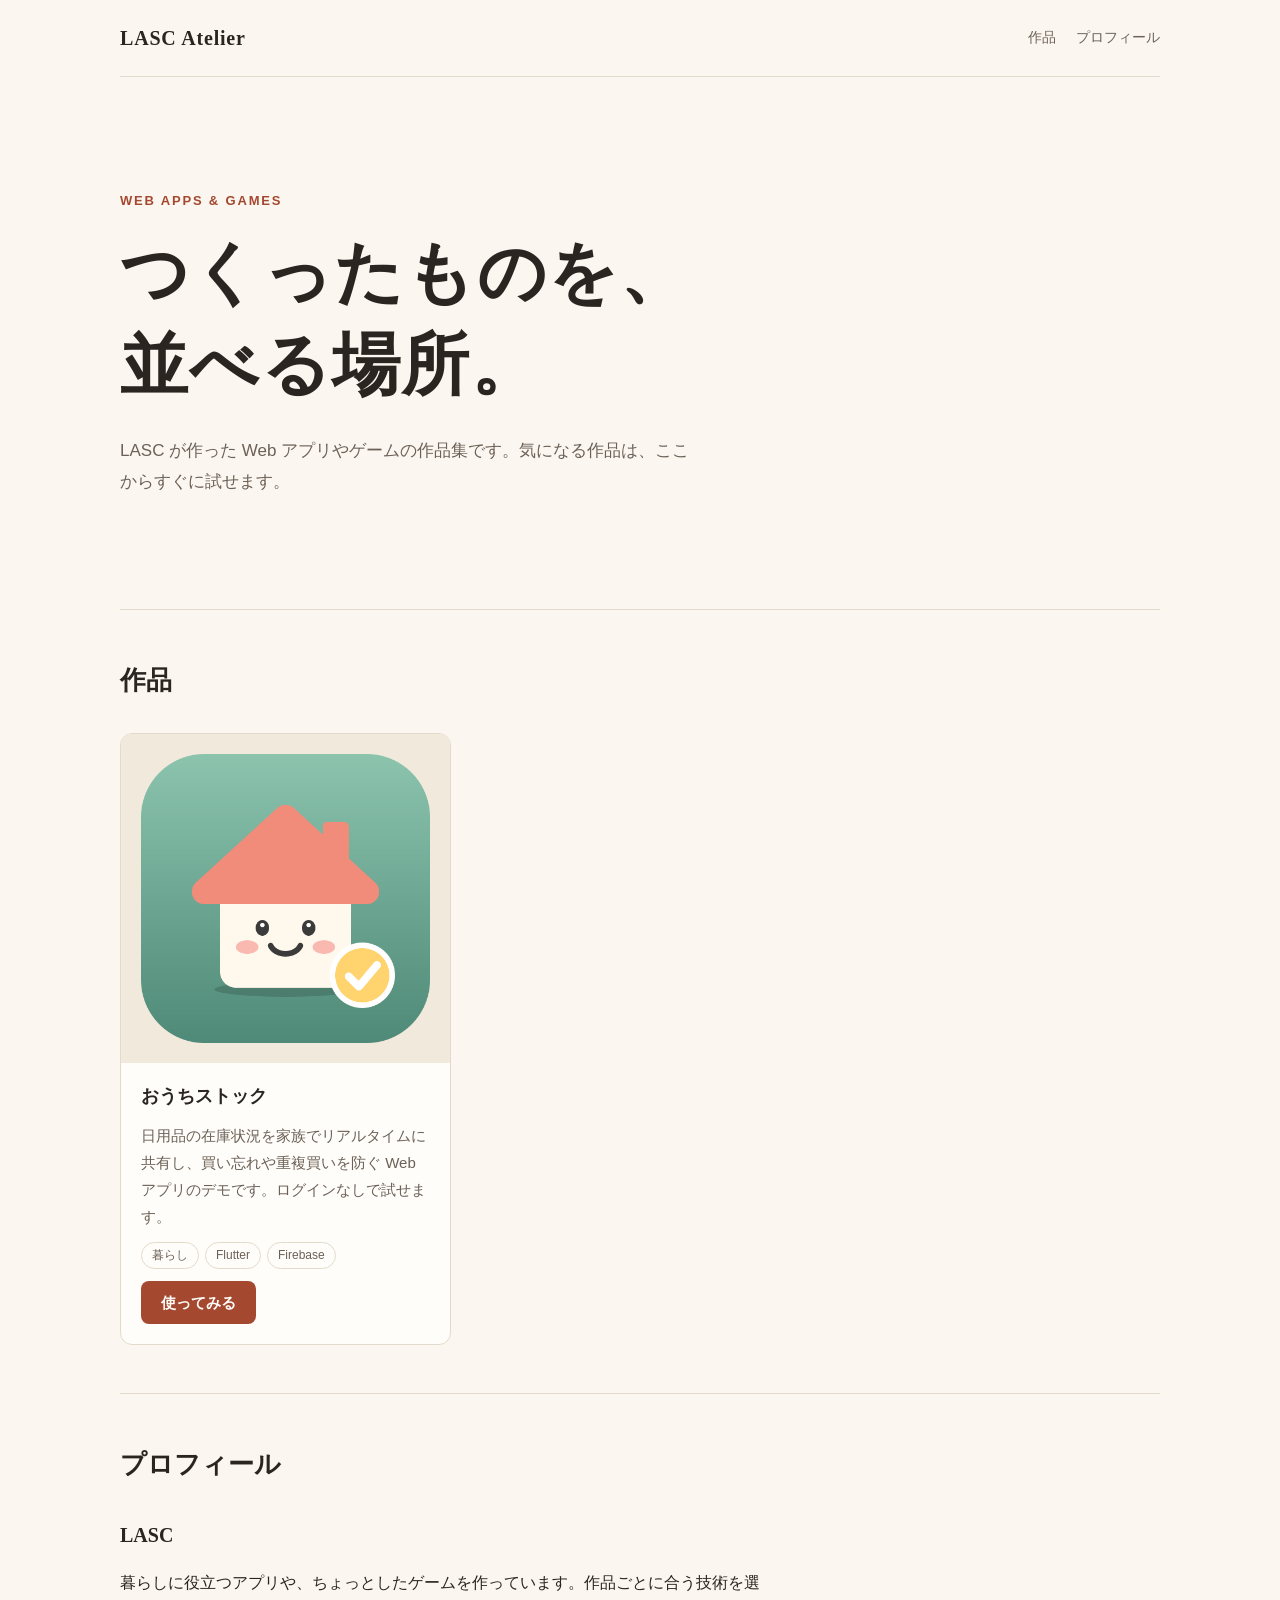
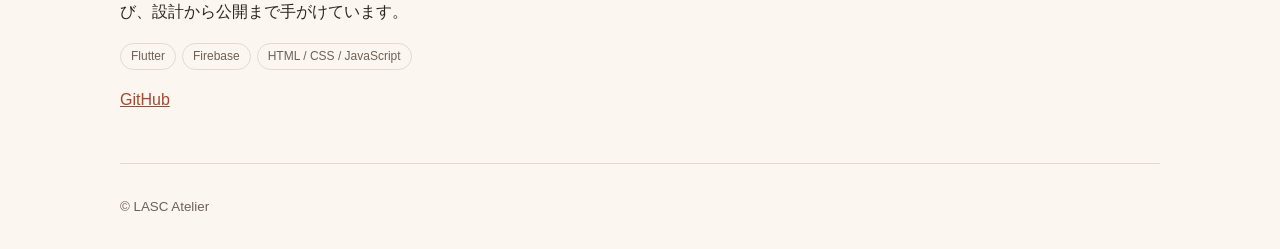
==== site/index.html @ 3b347ee5 "トップページを追加 - プロフィールと作品カードの一覧を表示する - 作品カードは data/works.json から作る - おうちストックのデモを最初の作品として掲載する  Co-Authore" ====
<!doctype html>
<html lang="ja">
<head>
  <meta charset="utf-8">
  <meta name="viewport" content="width=device-width, initial-scale=1">
  <title>LASC Atelier | 自作の Web アプリ・ゲーム</title>
  <meta name="description" content="LASC が作った Web アプリやゲームを紹介する作品集です。気になる作品は、そのまま試せます。">
  <meta property="og:type" content="website">
  <meta property="og:site_name" content="LASC Atelier">
  <meta property="og:title" content="LASC Atelier">
  <meta property="og:description" content="LASC が作った Web アプリやゲームを紹介する作品集です。">
  <meta property="og:url" content="https://lasc-atelier.pages.dev/">
  <link rel="icon" href="assets/images/favicon.svg" type="image/svg+xml">
  <link rel="stylesheet" href="assets/css/style.css">
  <script src="assets/js/main.js" defer></script>
</head>
<body>
  <header class="site-header">
    <a class="wordmark" href="./">LASC Atelier</a>
    <nav aria-label="ページ内">
      <a href="#works">作品</a>
      <a href="#profile">プロフィール</a>
    </nav>
  </header>

  <main>
    <section class="hero">
      <p class="hero-label">Web Apps &amp; Games</p>
      <h1>つくったものを、<br>並べる場所。</h1>
      <p class="hero-lead">LASC が作った Web アプリやゲームの作品集です。気になる作品は、ここからすぐに試せます。</p>
    </section>

    <section class="section" id="works" aria-labelledby="works-heading">
      <h2 id="works-heading">作品</h2>
      <p class="works-status" id="works-status" role="status">読み込んでいます…</p>
      <noscript><p class="works-status">作品の一覧を表示するには JavaScript を有効にしてください。</p></noscript>
      <ul class="works-grid" id="works-grid"></ul>
    </section>

    <section class="section profile" id="profile" aria-labelledby="profile-heading">
      <h2 id="profile-heading">プロフィール</h2>
      <div>
        <p class="profile-name">LASC</p>
        <p>暮らしに役立つアプリや、ちょっとしたゲームを作っています。作品ごとに合う技術を選び、設計から公開まで手がけています。</p>
        <ul class="tag-list" aria-label="使っている技術">
          <li>Flutter</li>
          <li>Firebase</li>
          <li>HTML / CSS / JavaScript</li>
        </ul>
        <p><a class="text-link" href="https://github.com/LASC-SINCE2015" target="_blank" rel="noopener">GitHub</a></p>
      </div>
    </section>
  </main>

  <footer class="site-footer">
    <small>&copy; LASC Atelier</small>
  </footer>
</body>
</html>
---- site/assets/css/style.css ----
:root {
  color-scheme: light dark;
  --color-bg: #fbf7f0;
  --color-surface: #fffdf9;
  --color-text: #2a2521;
  --color-muted: #6c6157;
  --color-line: #e4dacb;
  --color-accent: #a4482f;
  --color-accent-text: #fffdf9;
  --color-thumbnail: #f1e9dc;
  --font-serif: "Hiragino Mincho ProN", "Yu Mincho", YuMincho, "Noto Serif JP", serif;
  --font-sans: "Hiragino Sans", "Yu Gothic UI", "Yu Gothic", "Noto Sans JP", sans-serif;
}

@media (prefers-color-scheme: dark) {
  :root {
    --color-bg: #1e1b18;
    --color-surface: #292521;
    --color-text: #f1eae0;
    --color-muted: #b8ad9f;
    --color-line: #453e36;
    --color-accent: #e09a80;
    --color-accent-text: #2a1a13;
    --color-thumbnail: #35302a;
  }
}

*,
*::before,
*::after {
  box-sizing: border-box;
}

html {
  scroll-behavior: smooth;
}

@media (prefers-reduced-motion: reduce) {
  html {
    scroll-behavior: auto;
  }
}

body {
  margin: 0;
  background: var(--color-bg);
  color: var(--color-text);
  font-family: var(--font-sans);
  line-height: 1.8;
}

a {
  color: inherit;
}

a:focus-visible {
  outline: 2px solid var(--color-accent);
  outline-offset: 3px;
}

h1,
h2,
h3,
p,
ul {
  margin: 0;
}

ul {
  padding: 0;
  list-style: none;
}

.site-header,
main,
.site-footer {
  width: min(100% - 32px, 1040px);
  margin-inline: auto;
}

.site-header {
  display: flex;
  align-items: center;
  justify-content: space-between;
  gap: 16px;
  padding-block: 20px;
  border-bottom: 1px solid var(--color-line);
}

.wordmark {
  font-family: var(--font-serif);
  font-size: 1.25rem;
  font-weight: 600;
  letter-spacing: 0.04em;
  text-decoration: none;
}

.site-header nav {
  display: flex;
  gap: 20px;
  font-size: 0.875rem;
}

.site-header nav a {
  color: var(--color-muted);
  text-decoration: none;
}

.site-header nav a:hover {
  color: var(--color-accent);
}

.hero {
  padding-block: clamp(56px, 11vw, 112px);
}

.hero-label {
  margin-bottom: 16px;
  color: var(--color-accent);
  font-size: 0.8125rem;
  font-weight: 600;
  letter-spacing: 0.14em;
  text-transform: uppercase;
}

.hero h1 {
  font-family: var(--font-serif);
  font-size: clamp(2.25rem, 7vw, 4.25rem);
  font-weight: 600;
  line-height: 1.35;
  letter-spacing: 0.02em;
}

.hero-lead {
  max-width: 34em;
  margin-top: 24px;
  color: var(--color-muted);
  font-size: 1.0625rem;
}

.section {
  padding-block: 48px;
  border-top: 1px solid var(--color-line);
  scroll-margin-top: 16px;
}

.section h2 {
  margin-bottom: 28px;
  font-family: var(--font-serif);
  font-size: 1.625rem;
  font-weight: 600;
}

.works-status {
  color: var(--color-muted);
}

.works-grid {
  display: grid;
  grid-template-columns: repeat(auto-fill, minmax(min(100%, 300px), 1fr));
  gap: 24px;
}

.work-card {
  display: flex;
  flex-direction: column;
  overflow: hidden;
  background: var(--color-surface);
  border: 1px solid var(--color-line);
  border-radius: 12px;
}

.work-thumbnail {
  aspect-ratio: 16 / 9;
  background: var(--color-thumbnail);
}

.work-thumbnail img {
  display: block;
  width: 100%;
  height: 100%;
  padding: 20px;
  object-fit: contain;
}

.work-body {
  display: flex;
  flex: 1;
  flex-direction: column;
  gap: 12px;
  padding: 20px;
}

.work-body h3 {
  font-size: 1.125rem;
  line-height: 1.5;
}

.work-summary {
  color: var(--color-muted);
  font-size: 0.9375rem;
}

.tag-list {
  display: flex;
  flex-wrap: wrap;
  gap: 6px;
}

.tag-list li {
  padding: 2px 10px;
  border: 1px solid var(--color-line);
  border-radius: 999px;
  color: var(--color-muted);
  font-size: 0.75rem;
}

.work-action {
  align-self: flex-start;
  margin-top: auto;
  padding: 8px 20px;
  border-radius: 8px;
  background: var(--color-accent);
  color: var(--color-accent-text);
  font-size: 0.9375rem;
  font-weight: 600;
  text-decoration: none;
  transition: opacity 0.15s;
}

.work-action:hover {
  opacity: 0.85;
}

.profile > div {
  display: grid;
  gap: 16px;
  max-width: 40em;
}

.profile-name {
  font-family: var(--font-serif);
  font-size: 1.25rem;
  font-weight: 600;
}

.text-link {
  color: var(--color-accent);
}

.site-footer {
  padding-block: 28px;
  border-top: 1px solid var(--color-line);
  color: var(--color-muted);
}
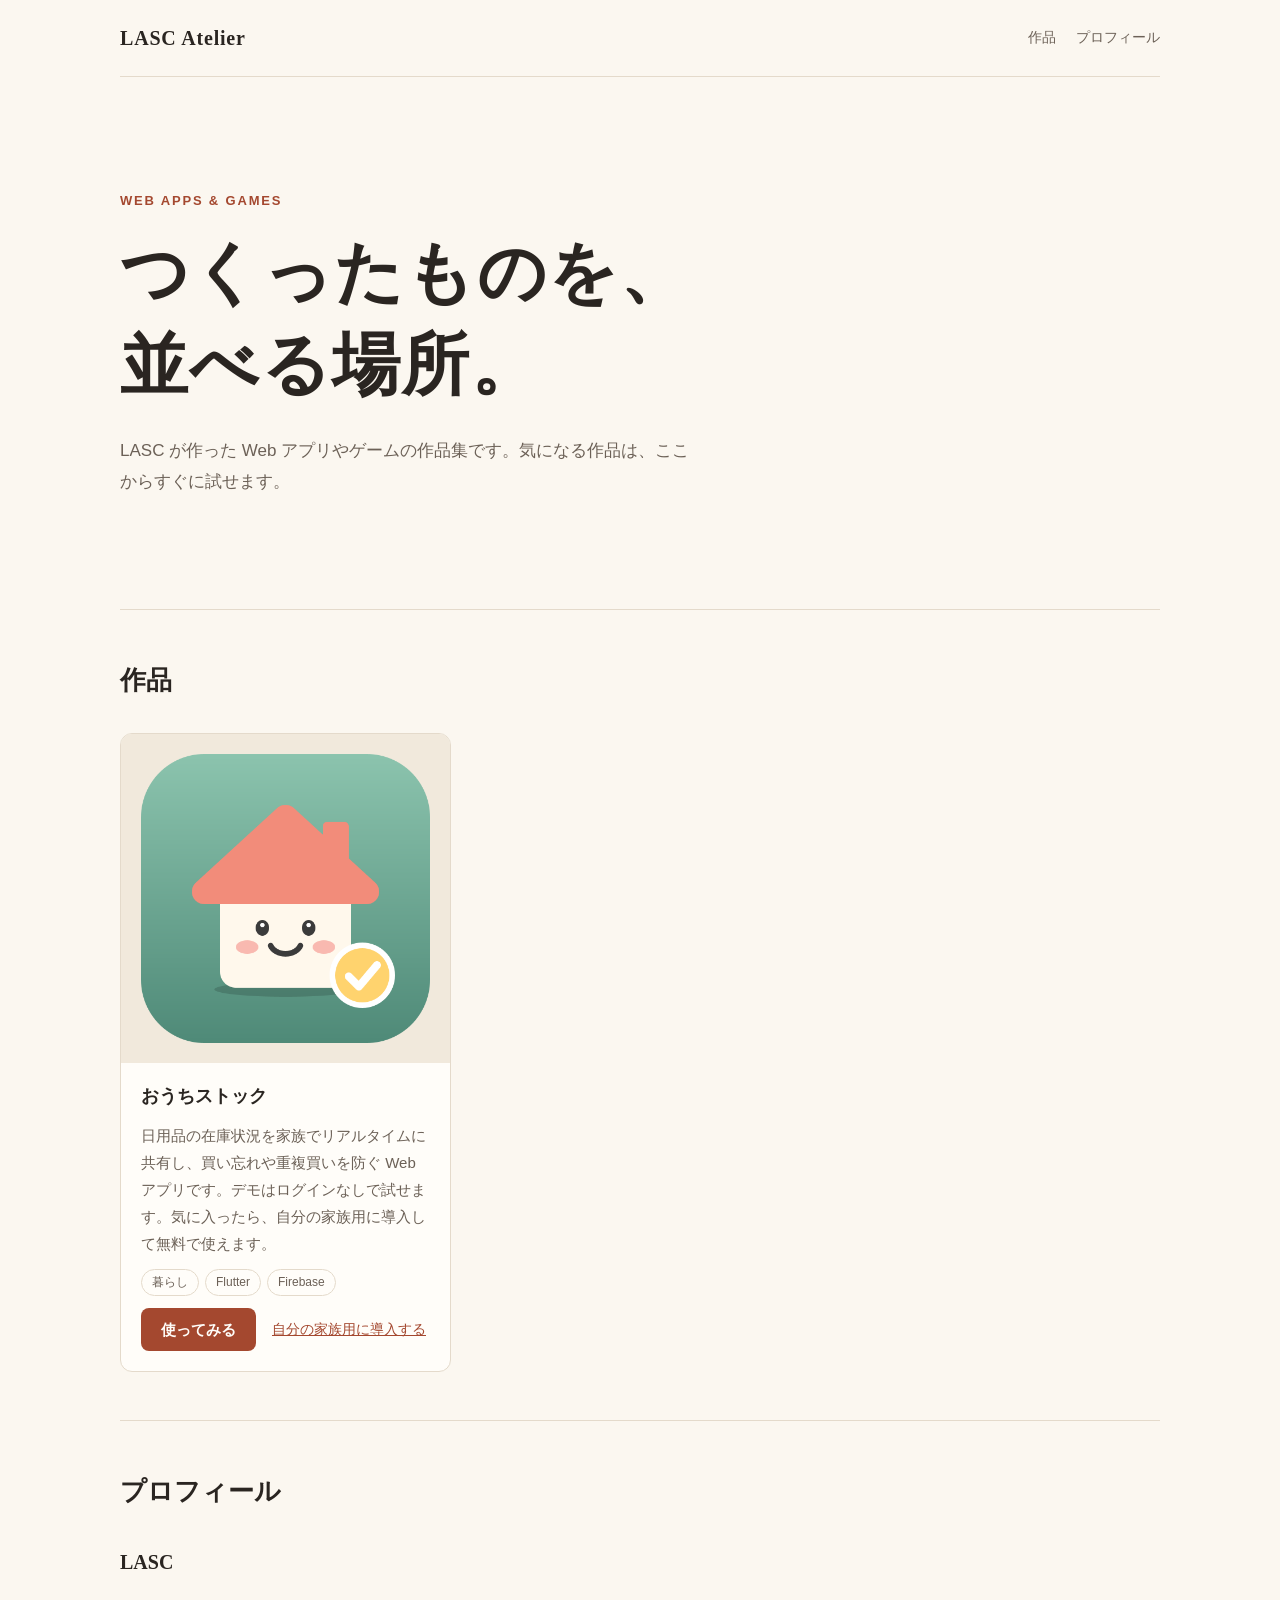
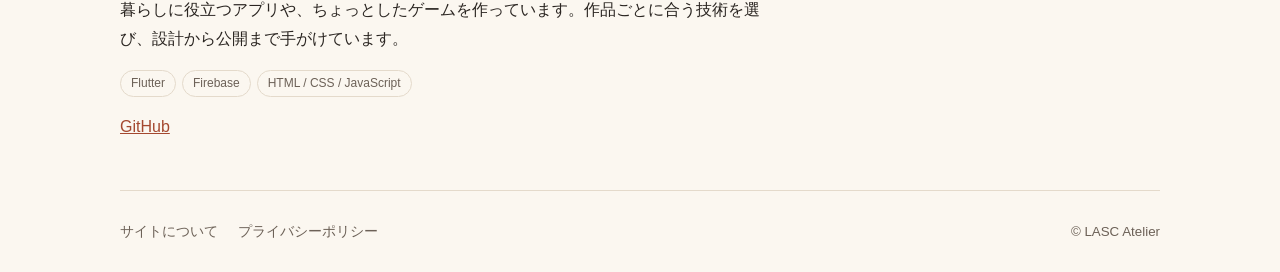
==== commit 2fb6c050: "サイトについて・プライバシーポリシーを追加 - 運営者・広告掲載の表記・免責事項・お問い合わせを about.html にまとめる - 取得する情報・Cookie・広告配信の扱いを privacy.h" ====
--- a/site/index.html
+++ b/site/index.html
@@ -53,6 +53,10 @@
   </main>
 
   <footer class="site-footer">
+    <nav class="footer-nav" aria-label="サイトの情報">
+      <a href="about.html">サイトについて</a>
+      <a href="privacy.html">プライバシーポリシー</a>
+    </nav>
     <small>&copy; LASC Atelier</small>
   </footer>
 </body>
--- a/site/assets/css/style.css
+++ b/site/assets/css/style.css
@@ -215,9 +215,15 @@
   font-size: 0.75rem;
 }
 
+.work-actions {
+  display: flex;
+  flex-wrap: wrap;
+  align-items: center;
+  gap: 8px 16px;
+  margin-top: auto;
+}
+
 .work-action {
-  align-self: flex-start;
-  margin-top: auto;
   padding: 8px 20px;
   border-radius: 8px;
   background: var(--color-accent);
@@ -232,6 +238,11 @@
   opacity: 0.85;
 }
 
+.work-guide {
+  color: var(--color-accent);
+  font-size: 0.875rem;
+}
+
 .profile > div {
   display: grid;
   gap: 16px;
@@ -249,7 +260,87 @@
 }
 
 .site-footer {
+  display: flex;
+  flex-wrap: wrap;
+  align-items: center;
+  justify-content: space-between;
+  gap: 12px 24px;
   padding-block: 28px;
   border-top: 1px solid var(--color-line);
   color: var(--color-muted);
 }
+
+.footer-nav {
+  display: flex;
+  flex-wrap: wrap;
+  gap: 8px 20px;
+  font-size: 0.875rem;
+}
+
+.footer-nav a {
+  text-decoration: none;
+}
+
+.footer-nav a:hover,
+.footer-nav a[aria-current="page"] {
+  color: var(--color-accent);
+}
+
+/* サイトについて・プライバシーポリシーなどの文章のページ */
+.page {
+  max-width: 44em;
+  padding-block: clamp(40px, 8vw, 80px);
+}
+
+.page h1 {
+  margin-bottom: 24px;
+  font-family: var(--font-serif);
+  font-size: clamp(1.875rem, 5vw, 2.5rem);
+  font-weight: 600;
+  line-height: 1.4;
+}
+
+.page section {
+  margin-top: 40px;
+}
+
+.page h2 {
+  margin-bottom: 12px;
+  padding-bottom: 8px;
+  border-bottom: 1px solid var(--color-line);
+  font-family: var(--font-serif);
+  font-size: 1.25rem;
+  font-weight: 600;
+}
+
+.page p + p {
+  margin-top: 12px;
+}
+
+.page section ul {
+  display: grid;
+  gap: 8px;
+  padding-left: 1.5em;
+  list-style: disc;
+}
+
+.info-list {
+  display: grid;
+  grid-template-columns: max-content 1fr;
+  gap: 8px 24px;
+  margin: 0;
+}
+
+.info-list dt {
+  color: var(--color-muted);
+}
+
+.info-list dd {
+  margin: 0;
+}
+
+.page-updated {
+  margin-top: 48px;
+  color: var(--color-muted);
+  font-size: 0.875rem;
+}
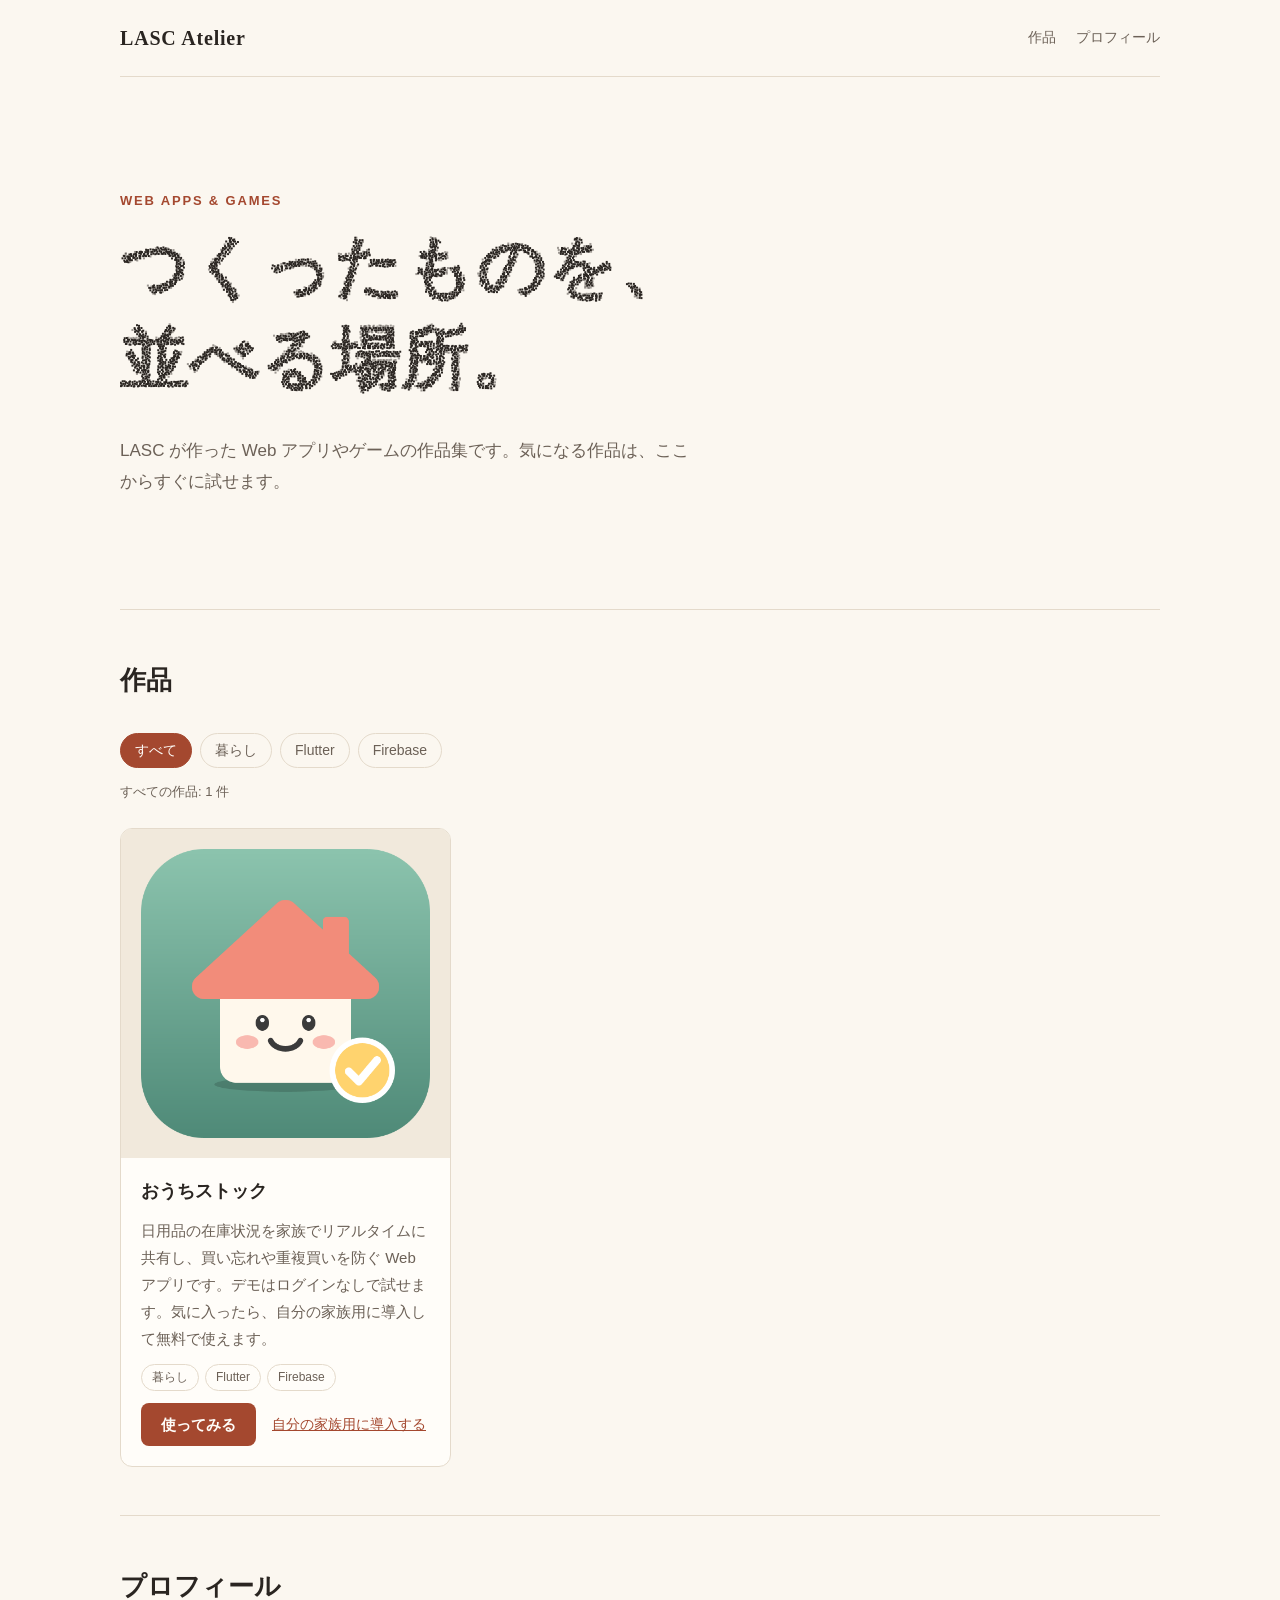
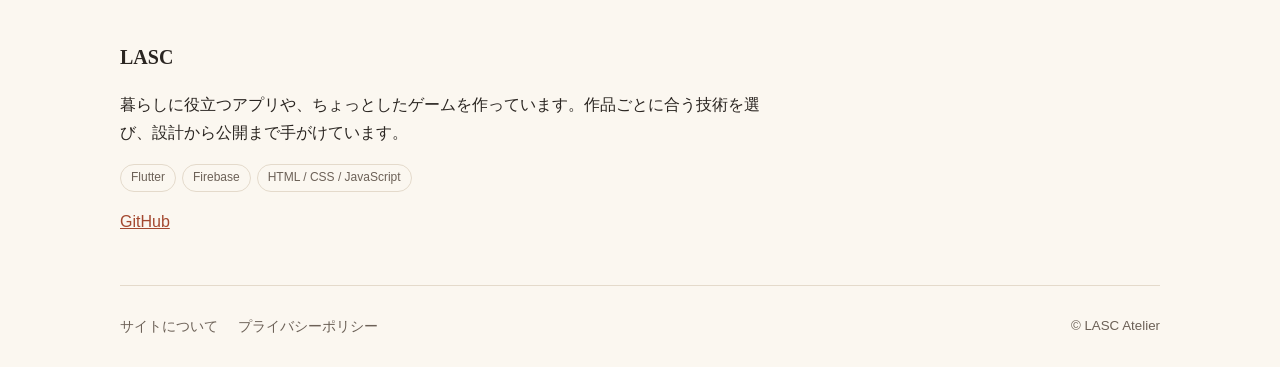
==== commit 1a14272b: "動きのある仕掛けを追加（見出しの粒子演出・カードのチルト・タグ絞り込み・404 ミニゲーム） - トップページの見出しを canvas の粒子で描き、カーソルでほどけて組み直る演出を追加 - 作品カー" ====
--- a/site/index.html
+++ b/site/index.html
@@ -13,6 +13,8 @@
   <link rel="icon" href="assets/images/favicon.svg" type="image/svg+xml">
   <link rel="stylesheet" href="assets/css/style.css">
   <script src="assets/js/main.js" defer></script>
+  <script src="assets/js/card-tilt.js" defer></script>
+  <script src="assets/js/hero-particles.js" defer></script>
 </head>
 <body>
   <header class="site-header">
@@ -26,7 +28,7 @@
   <main>
     <section class="hero">
       <p class="hero-label">Web Apps &amp; Games</p>
-      <h1>つくったものを、<br>並べる場所。</h1>
+      <h1 data-particle-title>つくったものを、<br>並べる場所。</h1>
       <p class="hero-lead">LASC が作った Web アプリやゲームの作品集です。気になる作品は、ここからすぐに試せます。</p>
     </section>
 
@@ -34,6 +36,10 @@
       <h2 id="works-heading">作品</h2>
       <p class="works-status" id="works-status" role="status">読み込んでいます…</p>
       <noscript><p class="works-status">作品の一覧を表示するには JavaScript を有効にしてください。</p></noscript>
+      <div class="works-toolbar" id="works-toolbar" hidden>
+        <div class="works-filter" id="works-filter" role="group" aria-label="タグで絞り込む"></div>
+        <p class="works-count" id="works-count" aria-live="polite"></p>
+      </div>
       <ul class="works-grid" id="works-grid"></ul>
     </section>
 
--- a/site/assets/css/style.css
+++ b/site/assets/css/style.css
@@ -223,7 +223,9 @@
   margin-top: auto;
 }
 
-.work-action {
+.work-action,
+.button-link {
+  display: inline-block;
   padding: 8px 20px;
   border-radius: 8px;
   background: var(--color-accent);
@@ -234,7 +236,8 @@
   transition: opacity 0.15s;
 }
 
-.work-action:hover {
+.work-action:hover,
+.button-link:hover {
   opacity: 0.85;
 }
 
@@ -344,3 +347,248 @@
   color: var(--color-muted);
   font-size: 0.875rem;
 }
+
+/* ---------- 見出しの粒子演出（assets/js/hero-particles.js） ---------- */
+.hero {
+  position: relative;
+}
+
+.hero-particles {
+  position: absolute;
+  inset: 0;
+  width: 100%;
+  height: 100%;
+  pointer-events: none;
+}
+
+/* 本物の文字は残したまま透明にし、canvas の粒子だけを見せる */
+.hero h1.is-particle {
+  color: transparent;
+}
+
+@media print {
+  .hero-particles {
+    display: none;
+  }
+
+  .hero h1.is-particle {
+    color: inherit;
+  }
+}
+
+/* ---------- 作品の絞り込み（assets/js/main.js） ---------- */
+.works-toolbar {
+  display: grid;
+  gap: 12px;
+  margin-bottom: 24px;
+}
+
+.works-toolbar[hidden] {
+  display: none;
+}
+
+.works-filter {
+  display: flex;
+  flex-wrap: wrap;
+  gap: 8px;
+}
+
+.filter-button,
+.tag-button {
+  border: 1px solid var(--color-line);
+  border-radius: 999px;
+  background: transparent;
+  color: var(--color-muted);
+  font: inherit;
+  cursor: pointer;
+  transition: color 0.15s, border-color 0.15s, background-color 0.15s;
+}
+
+.filter-button {
+  padding: 4px 14px;
+  font-size: 0.875rem;
+}
+
+.tag-button {
+  padding: 2px 10px;
+  font-size: 0.75rem;
+  line-height: inherit;
+}
+
+.filter-button:hover,
+.tag-button:hover {
+  border-color: var(--color-accent);
+  color: var(--color-accent);
+}
+
+.filter-button[aria-pressed="true"],
+.tag-button[aria-pressed="true"] {
+  border-color: var(--color-accent);
+  background: var(--color-accent);
+  color: var(--color-accent-text);
+}
+
+.filter-button:focus-visible,
+.tag-button:focus-visible {
+  outline: 2px solid var(--color-accent);
+  outline-offset: 2px;
+}
+
+/* ボタンを入れるタグは、枠をボタンの側に持たせる */
+.tag-list li.has-button {
+  padding: 0;
+  border: 0;
+}
+
+.works-count {
+  color: var(--color-muted);
+  font-size: 0.8125rem;
+}
+
+.work-card[hidden] {
+  display: none;
+}
+
+/* 絞り込みで並びが変わるときのアニメーション（View Transitions API） */
+.work-card {
+  view-transition-class: work-card;
+}
+
+::view-transition-group(*) {
+  animation-duration: 0.4s;
+  animation-timing-function: cubic-bezier(0.2, 0.8, 0.2, 1);
+}
+
+::view-transition-new(.work-card):only-child {
+  animation: work-card-in 0.35s cubic-bezier(0.2, 0.8, 0.2, 1) both;
+}
+
+::view-transition-old(.work-card):only-child {
+  animation: work-card-out 0.25s ease-in both;
+}
+
+@keyframes work-card-in {
+  from {
+    opacity: 0;
+    transform: scale(0.92);
+  }
+}
+
+@keyframes work-card-out {
+  to {
+    opacity: 0;
+    transform: scale(0.92);
+  }
+}
+
+/* ---------- 作品カードの 3D チルト（assets/js/card-tilt.js） ---------- */
+.work-card {
+  position: relative;
+  transform: perspective(900px) rotateX(var(--tilt-x, 0deg)) rotateY(var(--tilt-y, 0deg));
+  transition: transform 0.5s cubic-bezier(0.2, 0.8, 0.2, 1), box-shadow 0.5s;
+}
+
+.work-card.is-tilting {
+  box-shadow: 0 20px 40px -24px rgb(0 0 0 / 0.45);
+  transition: transform 0.1s linear, box-shadow 0.2s;
+}
+
+/* カーソルの位置に光が当たっているように見せる */
+.work-card::after {
+  content: "";
+  position: absolute;
+  inset: 0;
+  border-radius: inherit;
+  background: radial-gradient(
+    circle at var(--shine-x, 50%) var(--shine-y, 50%),
+    rgb(255 255 255 / 0.55),
+    rgb(255 255 255 / 0) 60%
+  );
+  mix-blend-mode: soft-light;
+  opacity: 0;
+  pointer-events: none;
+  transition: opacity 0.3s;
+}
+
+.work-card.is-tilting::after {
+  opacity: 1;
+}
+
+@media (prefers-reduced-motion: reduce) {
+  .work-card {
+    transform: none;
+    transition: none;
+  }
+
+  .work-card::after {
+    display: none;
+  }
+}
+
+/* ---------- 404 ページのミニゲーム（assets/js/game-404.js） ---------- */
+.not-found-lead {
+  margin-bottom: 24px;
+}
+
+.game {
+  margin-top: 56px;
+}
+
+.game-help {
+  color: var(--color-muted);
+  font-size: 0.9375rem;
+}
+
+.game-canvas {
+  display: block;
+  width: 100%;
+  max-width: 560px;
+  height: auto;
+  margin-top: 20px;
+  border: 1px solid var(--color-line);
+  border-radius: 12px;
+  background: var(--color-surface);
+  /* 指でバーを動かすとき、画面がスクロールしないようにする */
+  touch-action: none;
+  cursor: pointer;
+}
+
+.game-canvas:focus-visible {
+  outline: 2px solid var(--color-accent);
+  outline-offset: 3px;
+}
+
+.game-controls {
+  display: flex;
+  flex-wrap: wrap;
+  align-items: center;
+  gap: 12px 20px;
+  margin-top: 16px;
+}
+
+.game-button {
+  border: 1px solid var(--color-accent);
+  border-radius: 8px;
+  background: transparent;
+  color: var(--color-accent);
+  font: inherit;
+  font-size: 0.9375rem;
+  font-weight: 600;
+  padding: 7px 18px;
+  cursor: pointer;
+}
+
+.game-button:hover {
+  background: var(--color-accent);
+  color: var(--color-accent-text);
+}
+
+.game-button:focus-visible {
+  outline: 2px solid var(--color-accent);
+  outline-offset: 3px;
+}
+
+.game-status {
+  color: var(--color-muted);
+  font-size: 0.875rem;
+}
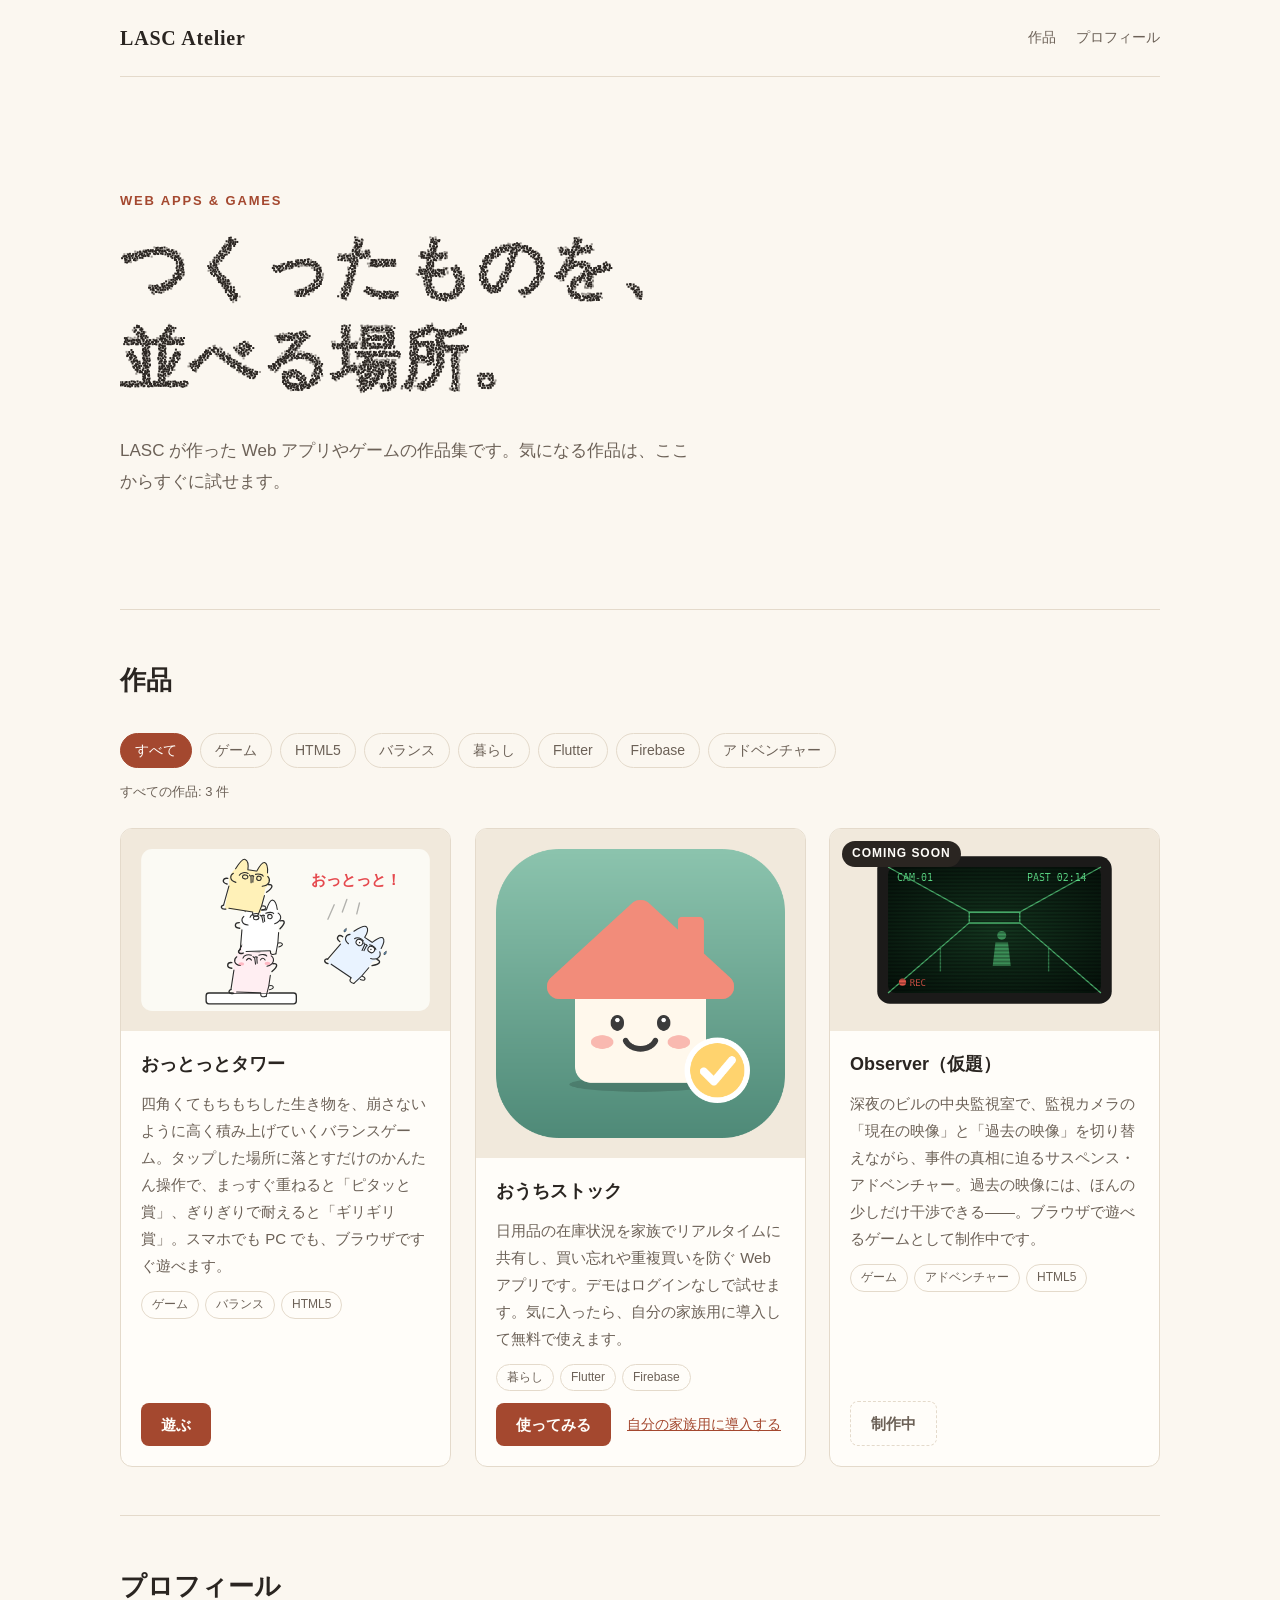
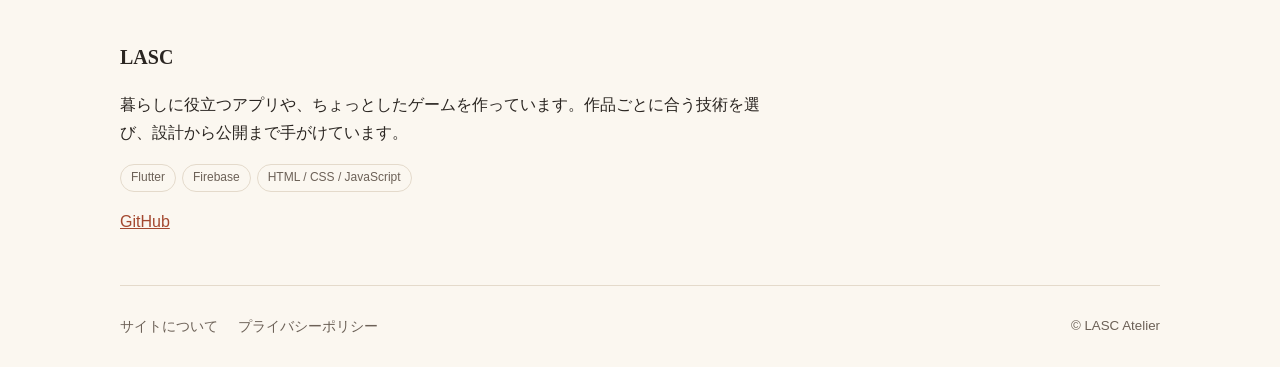
==== commit abe17f4c: "共有カード・いいねボタン・検索対策を追加 - OGP 画像（tools/make_ogp_image.ps1 で生成）と og:image・twitter:card・canonical を各ページに追" ====
--- a/site/index.html
+++ b/site/index.html
@@ -5,14 +5,23 @@
   <meta name="viewport" content="width=device-width, initial-scale=1">
   <title>LASC Atelier | 自作の Web アプリ・ゲーム</title>
   <meta name="description" content="LASC が作った Web アプリやゲームを紹介する作品集です。気になる作品は、そのまま試せます。">
+  <meta name="google-site-verification" content="z7TosJBX_tqfYql8tB3sAf1f5QmS5D9Mf1F68JmGBa8">
+  <link rel="canonical" href="https://lasc-atelier.pages.dev/">
   <meta property="og:type" content="website">
   <meta property="og:site_name" content="LASC Atelier">
-  <meta property="og:title" content="LASC Atelier">
-  <meta property="og:description" content="LASC が作った Web アプリやゲームを紹介する作品集です。">
+  <meta property="og:title" content="LASC Atelier | 自作の Web アプリ・ゲーム">
+  <meta property="og:description" content="LASC が作った Web アプリやゲームを紹介する作品集です。気になる作品は、そのまま試せます。">
   <meta property="og:url" content="https://lasc-atelier.pages.dev/">
+  <meta property="og:image" content="https://lasc-atelier.pages.dev/assets/images/ogp.png">
+  <meta property="og:image:width" content="1200">
+  <meta property="og:image:height" content="630">
+  <meta property="og:image:alt" content="LASC Atelier つくったものを、並べる場所。">
+  <meta property="og:locale" content="ja_JP">
+  <meta name="twitter:card" content="summary_large_image">
   <link rel="icon" href="assets/images/favicon.svg" type="image/svg+xml">
   <link rel="stylesheet" href="assets/css/style.css">
   <script src="assets/js/main.js" defer></script>
+  <script src="assets/js/likes.js" defer></script>
   <script src="assets/js/card-tilt.js" defer></script>
   <script src="assets/js/hero-particles.js" defer></script>
 </head>
--- a/site/assets/css/style.css
+++ b/site/assets/css/style.css
@@ -171,6 +171,7 @@
 }
 
 .work-thumbnail {
+  position: relative;
   aspect-ratio: 16 / 9;
   background: var(--color-thumbnail);
 }
@@ -244,6 +245,92 @@
 .work-guide {
   color: var(--color-accent);
   font-size: 0.875rem;
+}
+
+/* いいねボタン（assets/js/likes.js） */
+.like-button {
+  display: inline-flex;
+  align-items: center;
+  gap: 6px;
+  margin-left: auto;
+  padding: 4px 14px;
+  border: 1px solid var(--color-line);
+  border-radius: 999px;
+  background: transparent;
+  color: var(--color-muted);
+  font: inherit;
+  font-size: 0.875rem;
+  cursor: pointer;
+  transition: color 0.15s, border-color 0.15s, background-color 0.15s;
+}
+
+.like-button[hidden] {
+  display: none;
+}
+
+.like-button:hover {
+  border-color: var(--color-accent);
+  color: var(--color-accent);
+}
+
+.like-button[aria-pressed="true"] {
+  border-color: var(--color-accent);
+  background: color-mix(in srgb, var(--color-accent) 12%, transparent);
+  color: var(--color-accent);
+}
+
+.like-button:focus-visible {
+  outline: 2px solid var(--color-accent);
+  outline-offset: 3px;
+}
+
+.like-button:disabled {
+  cursor: progress;
+}
+
+.like-icon {
+  display: inline-block;
+  line-height: 1;
+}
+
+.like-button.is-popping .like-icon {
+  animation: like-pop 0.4s cubic-bezier(0.2, 0.8, 0.2, 1.4);
+}
+
+@keyframes like-pop {
+  0% { transform: scale(1); }
+  40% { transform: scale(1.5); }
+  100% { transform: scale(1); }
+}
+
+@media (prefers-reduced-motion: reduce) {
+  .like-button.is-popping .like-icon {
+    animation: none;
+  }
+}
+
+/* 制作中の作品（status: "coming-soon"） */
+.work-badge {
+  position: absolute;
+  top: 12px;
+  left: 12px;
+  padding: 2px 10px;
+  border-radius: 999px;
+  background: var(--color-text);
+  color: var(--color-surface);
+  font-size: 0.75rem;
+  font-weight: 600;
+  letter-spacing: 0.08em;
+  text-transform: uppercase;
+}
+
+.work-coming-soon {
+  padding: 8px 20px;
+  border: 1px dashed var(--color-line);
+  border-radius: 8px;
+  color: var(--color-muted);
+  font-size: 0.9375rem;
+  font-weight: 600;
 }
 
 .profile > div {
